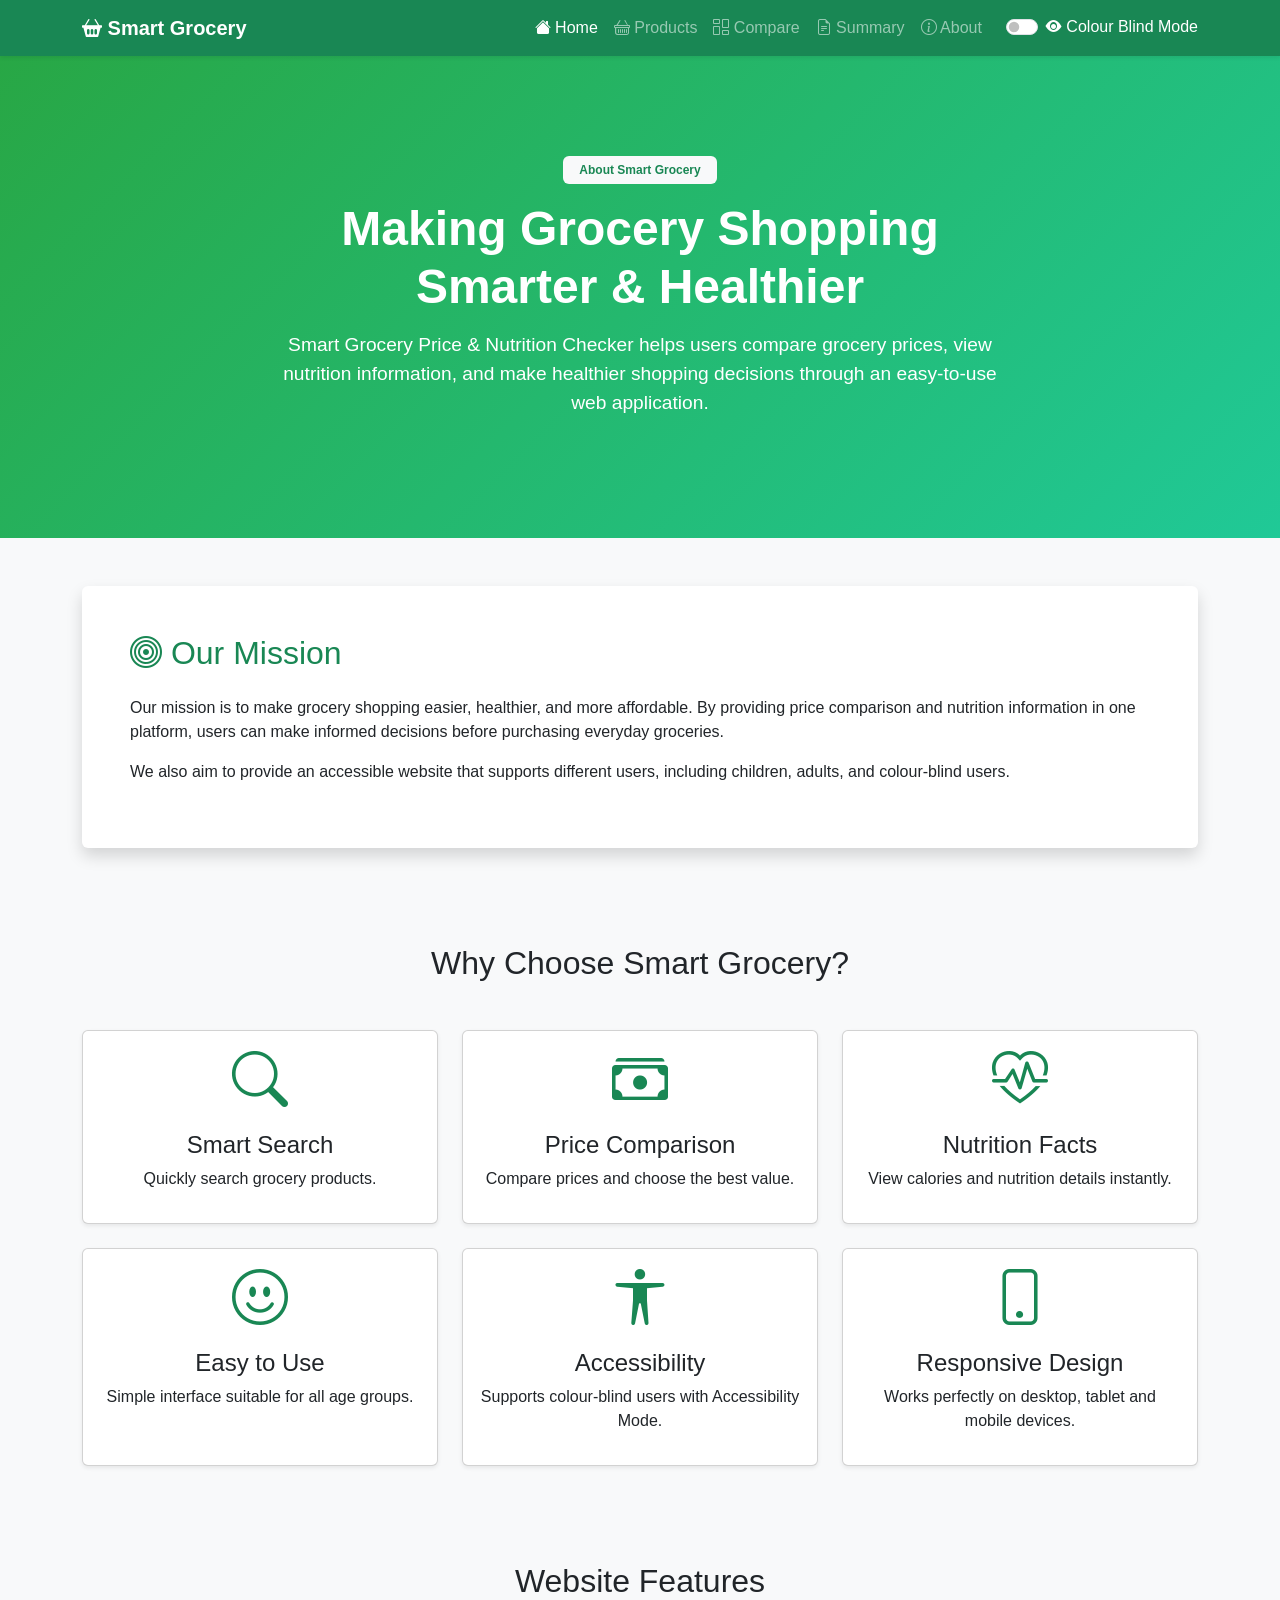
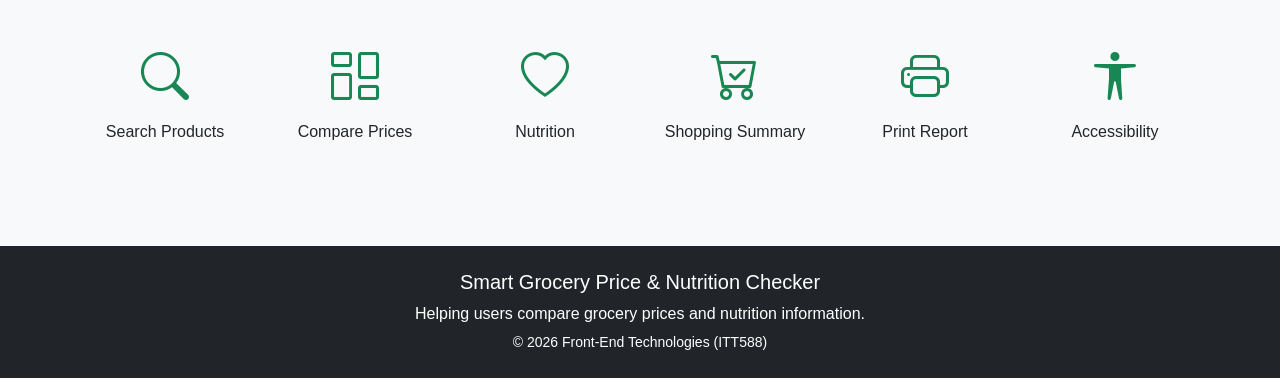
==== FENDPRJ/about.html @ 9e9bfd84 "aboutpage" ====
<!DOCTYPE html>
<html lang="en">

<head>

    <meta charset="UTF-8">
    <meta name="viewport" content="width=device-width, initial-scale=1">

    <title>About Us</title>

    <link href="https://cdn.jsdelivr.net/npm/bootstrap@5.3.7/dist/css/bootstrap.min.css" rel="stylesheet">

    <link rel="stylesheet" href="https://cdn.jsdelivr.net/npm/bootstrap-icons@1.13.1/font/bootstrap-icons.min.css">

    <link rel="stylesheet" href="css/style.css">
    <link rel="stylesheet" href="css/theme.css">
    <link rel="stylesheet" href="css/responsive.css">

</head>

<body>

    <div id="navbar"></div>

    <section class="hero">

        <div class="container">

            <div class="row justify-content-center">

                <div class="col-lg-8 text-center">

                    <span class="badge bg-light text-success mb-3 px-3 py-2">

                        About Smart Grocery

                    </span>

                    <h1 class="display-4 fw-bold">

                        Making Grocery Shopping
                        <br>
                        Smarter & Healthier

                    </h1>

                    <p class="lead mt-3">

                        Smart Grocery Price & Nutrition Checker helps users compare grocery prices,
                        view nutrition information, and make healthier shopping decisions through
                        an easy-to-use web application.

                    </p>

                </div>

            </div>

        </div>

    </section>

    <section class="py-5">

        <div class="container">

            <div class="card shadow border-0">

                <div class="card-body p-5">

                    <h2 class="text-success mb-4">

                        <i class="bi bi-bullseye"></i>

                        Our Mission

                    </h2>

                    <p>

                        Our mission is to make grocery shopping easier, healthier, and more affordable.
                        By providing price comparison and nutrition information in one platform,
                        users can make informed decisions before purchasing everyday groceries.

                    </p>

                    <p>

                        We also aim to provide an accessible website that supports different users,
                        including children, adults, and colour-blind users.

                    </p>

                </div>

            </div>

        </div>

    </section>

    <section class="py-5 bg-light">

        <div class="container">

            <h2 class="text-center mb-5">

                Why Choose Smart Grocery?

            </h2>

            <div class="row g-4">

                <div class="col-md-4">

                    <div class="card shadow-sm h-100">

                        <div class="card-body text-center">

                            <i class="bi bi-search display-4 text-success"></i>

                            <h4 class="mt-3">

                                Smart Search

                            </h4>

                            <p>

                                Quickly search grocery products.

                            </p>

                        </div>

                    </div>

                </div>

                <div class="col-md-4">

                    <div class="card shadow-sm h-100">

                        <div class="card-body text-center">

                            <i class="bi bi-cash-stack display-4 text-success"></i>

                            <h4 class="mt-3">

                                Price Comparison

                            </h4>

                            <p>

                                Compare prices and choose the best value.

                            </p>

                        </div>

                    </div>

                </div>

                <div class="col-md-4">

                    <div class="card shadow-sm h-100">

                        <div class="card-body text-center">

                            <i class="bi bi-heart-pulse display-4 text-success"></i>

                            <h4 class="mt-3">

                                Nutrition Facts

                            </h4>

                            <p>

                                View calories and nutrition details instantly.

                            </p>

                        </div>

                    </div>

                </div>

                <div class="col-md-4">

                    <div class="card shadow-sm h-100">

                        <div class="card-body text-center">

                            <i class="bi bi-emoji-smile display-4 text-success"></i>

                            <h4 class="mt-3">

                                Easy to Use

                            </h4>

                            <p>

                                Simple interface suitable for all age groups.

                            </p>

                        </div>

                    </div>

                </div>

                <div class="col-md-4">

                    <div class="card shadow-sm h-100">

                        <div class="card-body text-center">

                            <i class="bi bi-universal-access display-4 text-success"></i>

                            <h4 class="mt-3">

                                Accessibility

                            </h4>

                            <p>

                                Supports colour-blind users with Accessibility Mode.

                            </p>

                        </div>

                    </div>

                </div>

                <div class="col-md-4">

                    <div class="card shadow-sm h-100">

                        <div class="card-body text-center">

                            <i class="bi bi-phone display-4 text-success"></i>

                            <h4 class="mt-3">

                                Responsive Design

                            </h4>

                            <p>

                                Works perfectly on desktop, tablet and mobile devices.

                            </p>

                        </div>

                    </div>

                </div>

            </div>

        </div>

    </section>

    <section class="py-5">

        <div class="container">

            <h2 class="text-center mb-5">

                Website Features

            </h2>

            <div class="row text-center">

                <div class="col-md-2">

                    <i class="bi bi-search display-5 text-success"></i>

                    <h6 class="mt-3">

                        Search Products

                    </h6>

                </div>

                <div class="col-md-2">

                    <i class="bi bi-columns-gap display-5 text-success"></i>

                    <h6 class="mt-3">

                        Compare Prices

                    </h6>

                </div>

                <div class="col-md-2">

                    <i class="bi bi-heart display-5 text-success"></i>

                    <h6 class="mt-3">

                        Nutrition

                    </h6>

                </div>

                <div class="col-md-2">

                    <i class="bi bi-cart-check display-5 text-success"></i>

                    <h6 class="mt-3">

                        Shopping Summary

                    </h6>

                </div>

                <div class="col-md-2">

                    <i class="bi bi-printer display-5 text-success"></i>

                    <h6 class="mt-3">

                        Print Report

                    </h6>

                </div>

                <div class="col-md-2">

                    <i class="bi bi-universal-access display-5 text-success"></i>

                    <h6 class="mt-3">

                        Accessibility

                    </h6>

                </div>

            </div>

        </div>

    </section>

    <div id="footer"></div>

    <script src="https://cdn.jsdelivr.net/npm/bootstrap@5.3.7/dist/js/bootstrap.bundle.min.js"></script>

    <script src="js/api.js"></script>
    <script src="js/app.js"></script>
    <script src="js/theme.js"></script>

</body>

</html>
---- FENDPRJ/css/style.css ----
body{
    font-family: Arial, Helvetica, sans-serif;
    background:#f8f9fa;
}

.hero{
    background:linear-gradient(135deg,#28a745,#20c997);
    color:white;
    padding:100px 0;
}

.hero h1{
    font-size:3rem;
    font-weight:bold;
}

.hero p{
    font-size:1.2rem;
    margin:20px 0;
}

.product-card{
    border:none;
    border-radius:15px;
    transition:.3s;
    box-shadow:0 5px 15px rgba(0,0,0,.08);
}

.product-card:hover{
    transform:translateY(-8px);
}

.product-card img{
    height:220px;
    object-fit:contain;
    padding:20px;
}

.hero-image{

    max-width:400px;

}

.category-box{

    background:white;

    border-radius:15px;

    padding:25px;

    font-size:40px;

    transition:.3s;

    cursor:pointer;

    box-shadow:0 5px 15px rgba(0,0,0,.08);

}

.category-box:hover{

    background:#198754;

    color:white;

    transform:translateY(-8px);

}

.category-box h6{

    margin-top:10px;

}

.input-group{

    border-radius:50px;

    overflow:hidden;

}

.btn{

    border-radius:10px;

}

section{

    padding-top:60px;

    padding-bottom:60px;

}
---- FENDPRJ/css/theme.css ----
:root{
    --primary:#28a745;
    --secondary:#20c997;
}

/* ===============================
   Colour Blind Mode
=================================*/

body.colorblind{
    background:#ffffff;
    color:#000000;
}

/* Navbar */
body.colorblind .navbar{
    background:#003366 !important;
}

/* Hero Section */
body.colorblind .hero{
    background:#ffffff !important;
    color:#000 !important;
}

/* Section Backgrounds */
body.colorblind .bg-white,
body.colorblind section{
    background:#ffffff !important;
}

/* Headings */
body.colorblind h1,
body.colorblind h2,
body.colorblind h3,
body.colorblind h4,
body.colorblind h5,
body.colorblind h6{
    color:#000 !important;
}

/* Paragraphs */
body.colorblind p,
body.colorblind .lead{
    color:#000 !important;
}

/* Success Text */
body.colorblind .text-success{
    color:#003366 !important;
}

/* Buttons */
body.colorblind .btn-success{
    background:#003366 !important;
    border-color:#003366 !important;
    color:#ffffff !important;
}

body.colorblind .btn-light{
    background:#FFD400 !important;
    border-color:#FFD400 !important;
    color:#000000 !important;
}

/* Search Box */
body.colorblind .form-control{
    border:2px solid #003366;
}

/* Category Cards */
body.colorblind .category-box{
    background:#ffffff;
    border:3px solid #003366;
    color:#000;
}

/* Product Cards */
body.colorblind .card{
    background:#ffffff;
    border:3px solid #003366;
}

/* Badge */
body.colorblind .badge{
    background:#003366 !important;
    color:#ffffff !important;
}

/* Links */
body.colorblind a{
    color:#003366;
}

body.colorblind a:hover{
    color:#0056b3;
}

/* Footer */
body.colorblind footer{
    background:#003366;
    color:#ffffff;
}
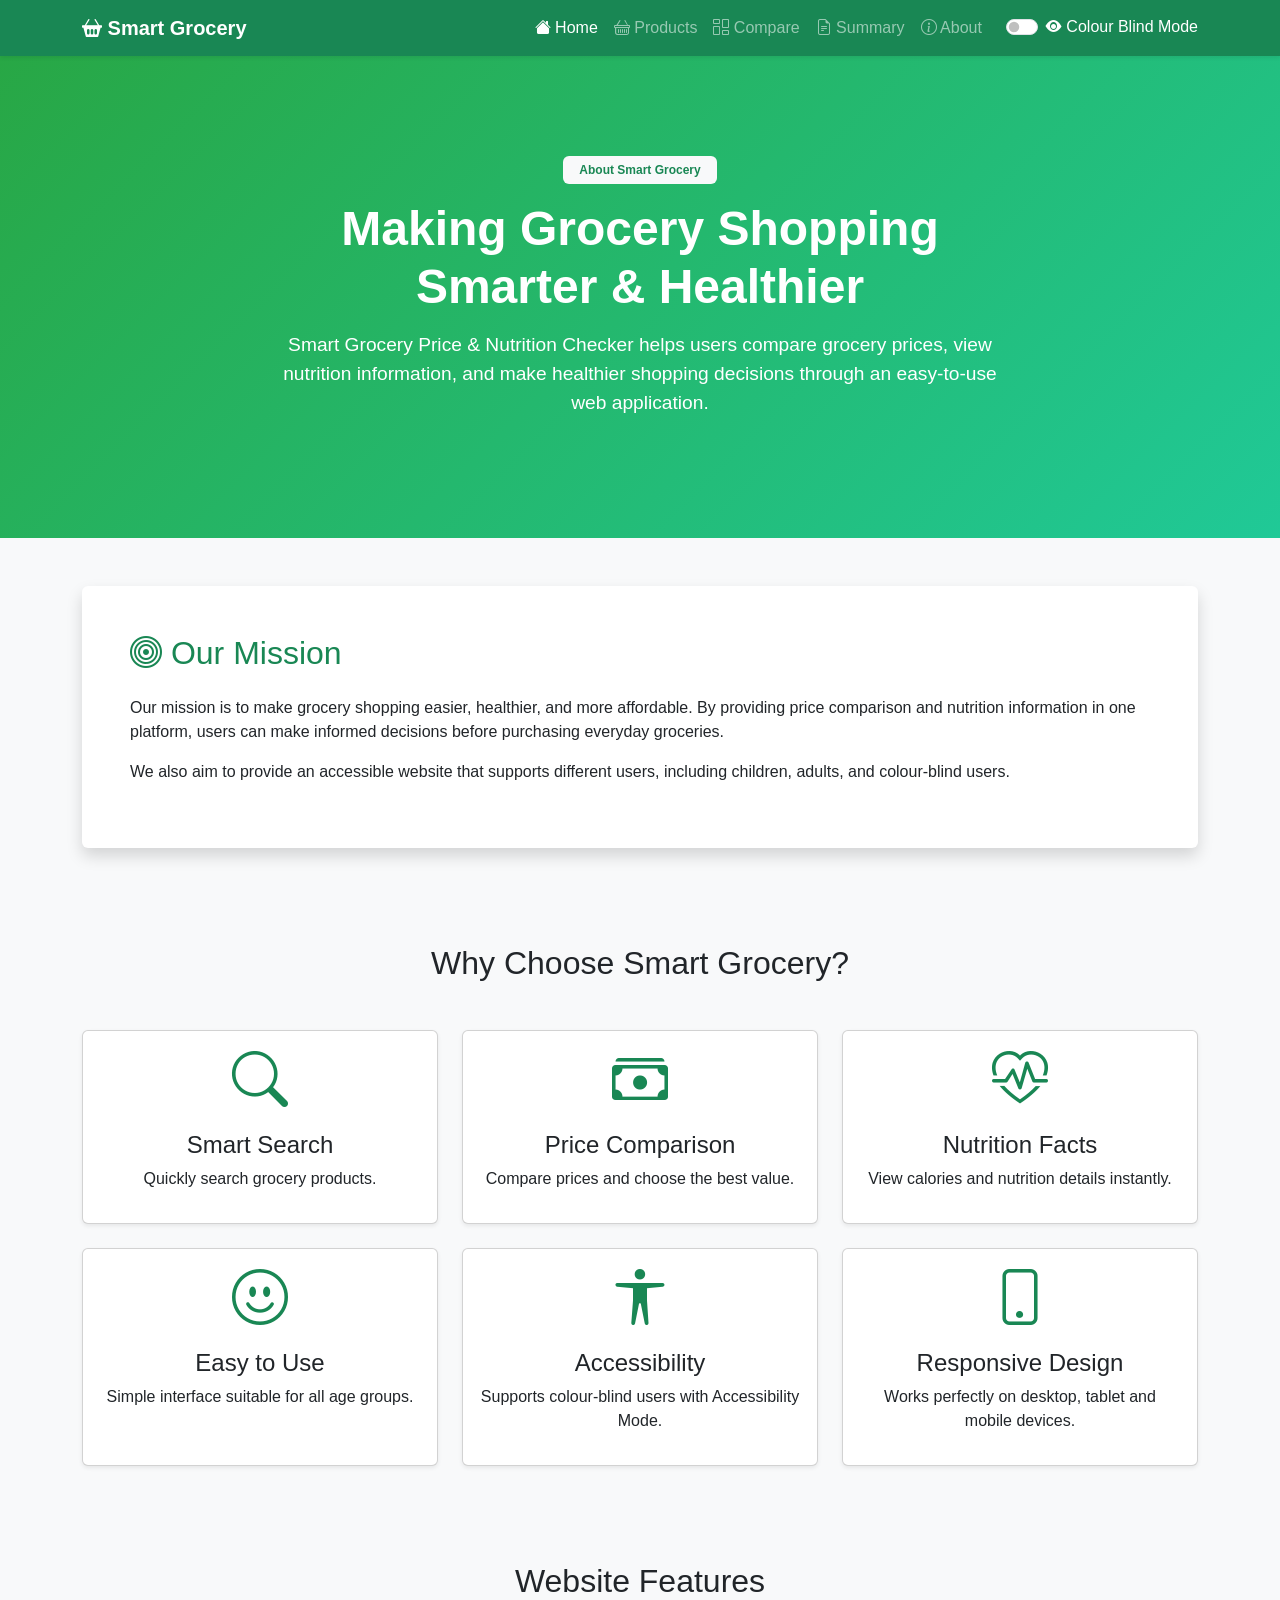
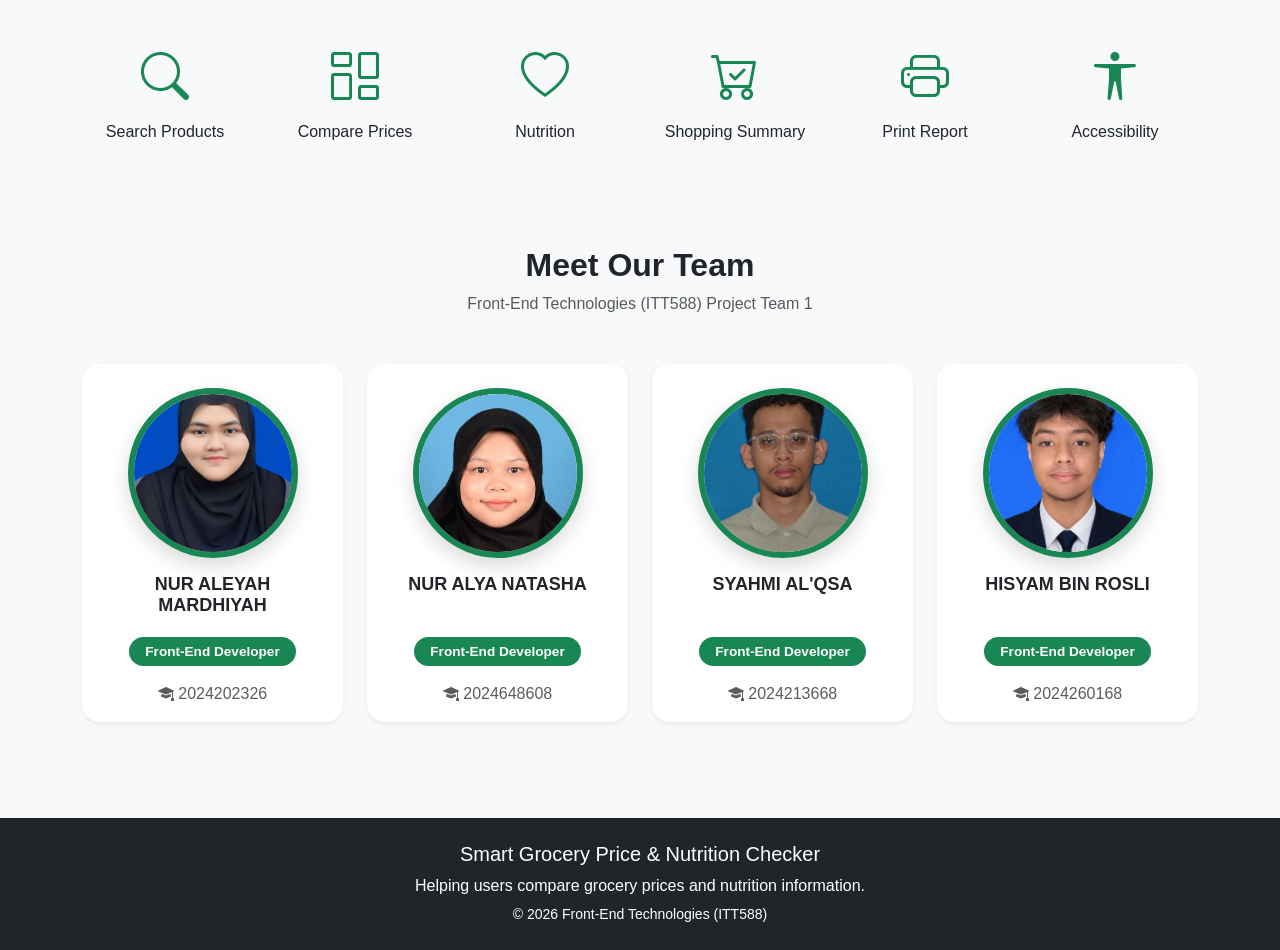
==== commit ce927ed1: "aboutus update" ====
--- a/FENDPRJ/about.html
+++ b/FENDPRJ/about.html
@@ -363,6 +363,132 @@
 
     </section>
 
+    <section class="container py-5">
+
+    <h2 class="text-center fw-bold mb-2">
+        Meet Our Team
+    </h2>
+
+    <p class="text-center text-muted mb-5">
+        Front-End Technologies (ITT588) Project Team 1
+    </p>
+
+    <div class="row g-4 justify-content-center">
+
+        <div class="col-lg-3 col-md-6">
+            <div class="card team-card shadow-sm border-0 text-center h-100">
+
+                <div class="pt-4">
+                    <img src="images/mars.jpeg" class="team-photo">
+                </div>
+
+                <div class="card-body">
+
+                    <h5 class="fw-bold">
+                        NUR ALEYAH MARDHIYAH
+                    </h5>
+
+                    <span class="badge bg-success mb-3">
+                        Front-End Developer
+                    </span>
+
+                    <p class="text-muted mb-0">
+                        <i class="bi bi-mortarboard-fill"></i>
+                        2024202326
+                    </p>
+
+                </div>
+
+            </div>
+        </div>
+
+        <div class="col-lg-3 col-md-6">
+            <div class="card team-card shadow-sm border-0 text-center h-100">
+
+                <div class="pt-4">
+                    <img src="images/alya.jpeg" class="team-photo">
+                </div>
+
+                <div class="card-body">
+
+                    <h5 class="fw-bold">
+                        NUR ALYA NATASHA
+                    </h5>
+
+                    <span class="badge bg-success mb-3">
+                        Front-End Developer
+                    </span>
+
+                    <p class="text-muted mb-0">
+                        <i class="bi bi-mortarboard-fill"></i>
+                        2024648608
+                    </p>
+
+                </div>
+
+            </div>
+        </div>
+
+        <div class="col-lg-3 col-md-6">
+            <div class="card team-card shadow-sm border-0 text-center h-100">
+
+                <div class="pt-4">
+                    <img src="images/syahmi.jpeg" class="team-photo">
+                </div>
+
+                <div class="card-body">
+
+                    <h5 class="fw-bold">
+                        SYAHMI AL'QSA
+                    </h5>
+
+                    <span class="badge bg-success mb-3">
+                        Front-End Developer
+                    </span>
+
+                    <p class="text-muted mb-0">
+                        <i class="bi bi-mortarboard-fill"></i>
+                        2024213668
+                    </p>
+
+                </div>
+
+            </div>
+        </div>
+
+        <div class="col-lg-3 col-md-6">
+            <div class="card team-card shadow-sm border-0 text-center h-100">
+
+                <div class="pt-4">
+                    <img src="images/hisyam.jpeg" class="team-photo">
+                </div>
+
+                <div class="card-body">
+
+                    <h5 class="fw-bold">
+                        HISYAM BIN ROSLI
+                    </h5>
+
+                    <span class="badge bg-success mb-3">
+                        Front-End Developer
+                    </span>
+
+                    <p class="text-muted mb-0">
+                        <i class="bi bi-mortarboard-fill"></i>
+                        2024260168
+                    </p>
+
+                </div>
+
+            </div>
+        </div>
+
+    </div>
+
+</section>
+
+
+
     <div id="footer"></div>
 
     <script src="https://cdn.jsdelivr.net/npm/bootstrap@5.3.7/dist/js/bootstrap.bundle.min.js"></script>
--- a/FENDPRJ/css/style.css
+++ b/FENDPRJ/css/style.css
@@ -96,4 +96,35 @@
 
     padding-bottom:60px;
 
+}
+
+.team-card{
+    border-radius:18px;
+    transition:.3s;
+    overflow:hidden;
+}
+
+.team-card:hover{
+    transform:translateY(-8px);
+    box-shadow:0 15px 35px rgba(0,0,0,.15)!important;
+}
+
+.team-photo{
+    width:170px;
+    height:170px;
+    object-fit:cover;
+    border-radius:50%;
+    border:6px solid #198754;
+    box-shadow:0 8px 20px rgba(0,0,0,.15);
+}
+
+.team-card h5{
+    min-height:55px;
+    font-size:18px;
+}
+
+.team-card .badge{
+    font-size:.85rem;
+    padding:8px 16px;
+    border-radius:20px;
 }
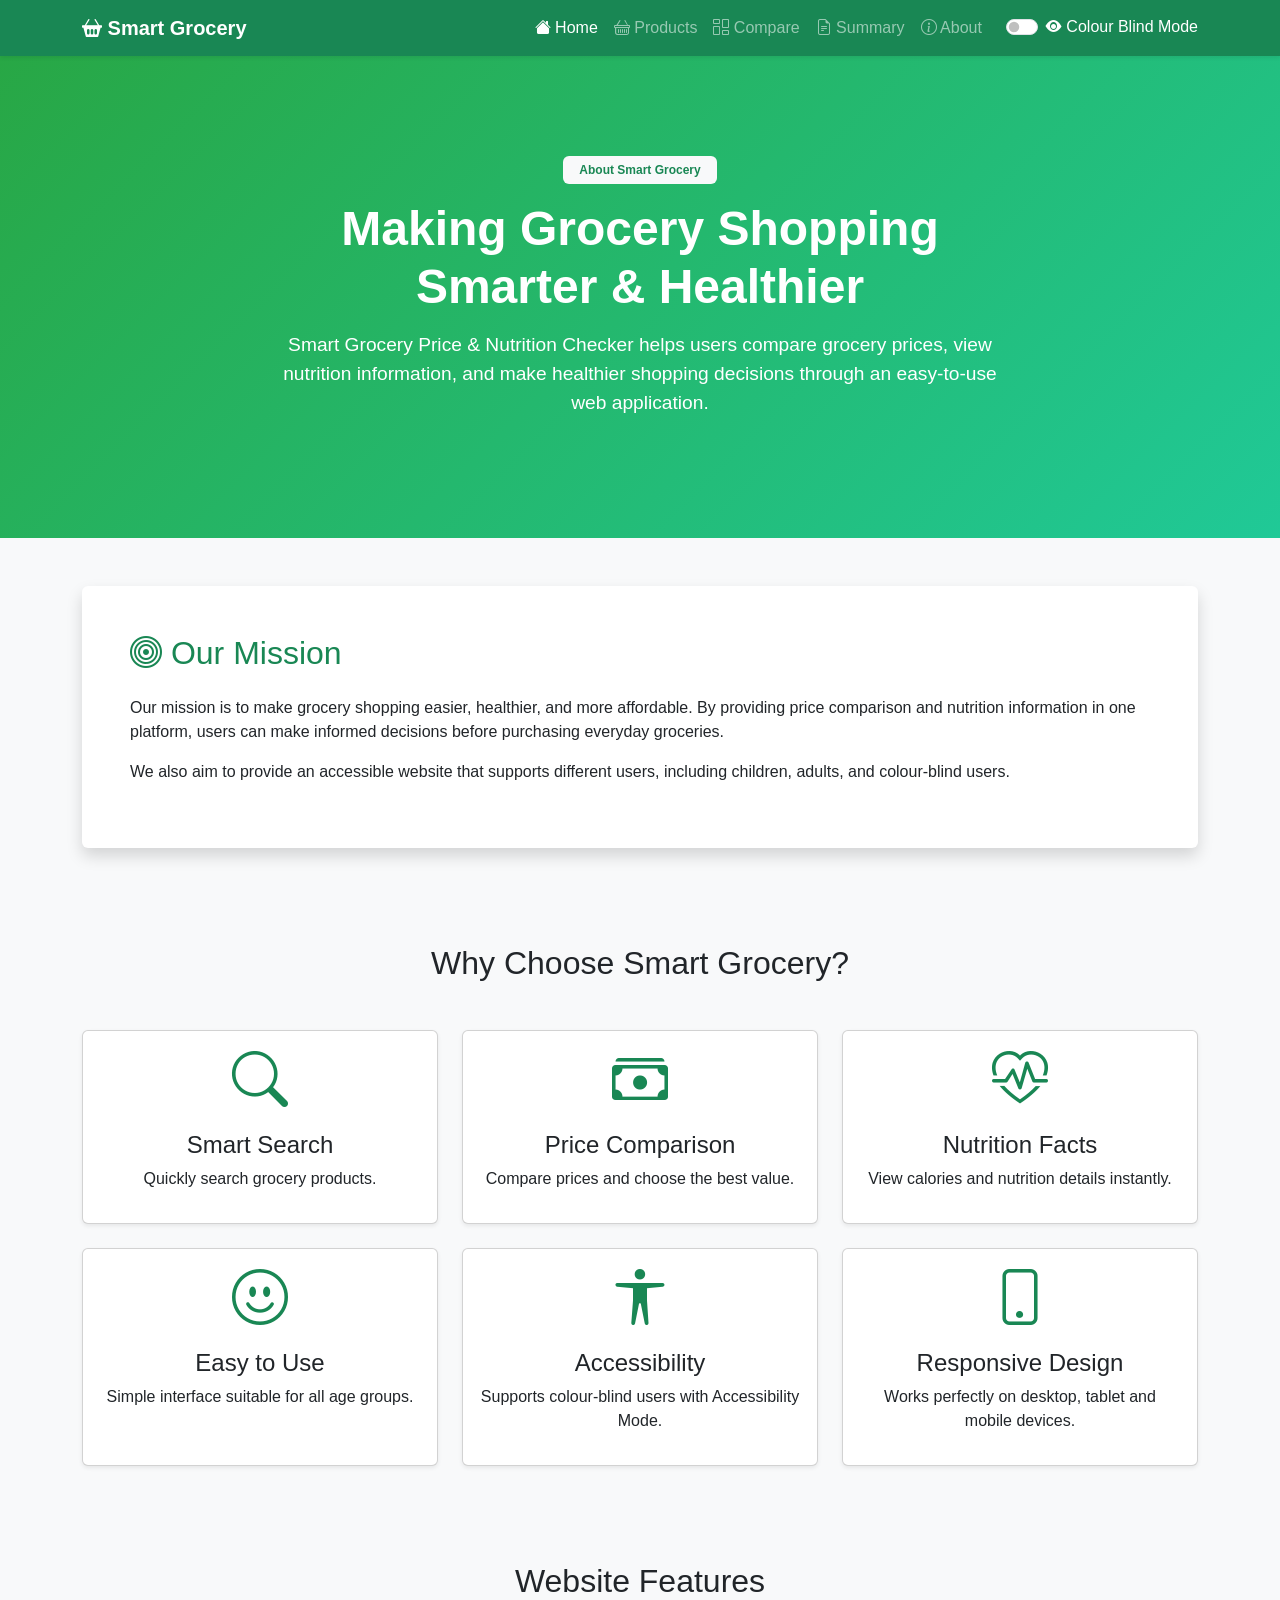
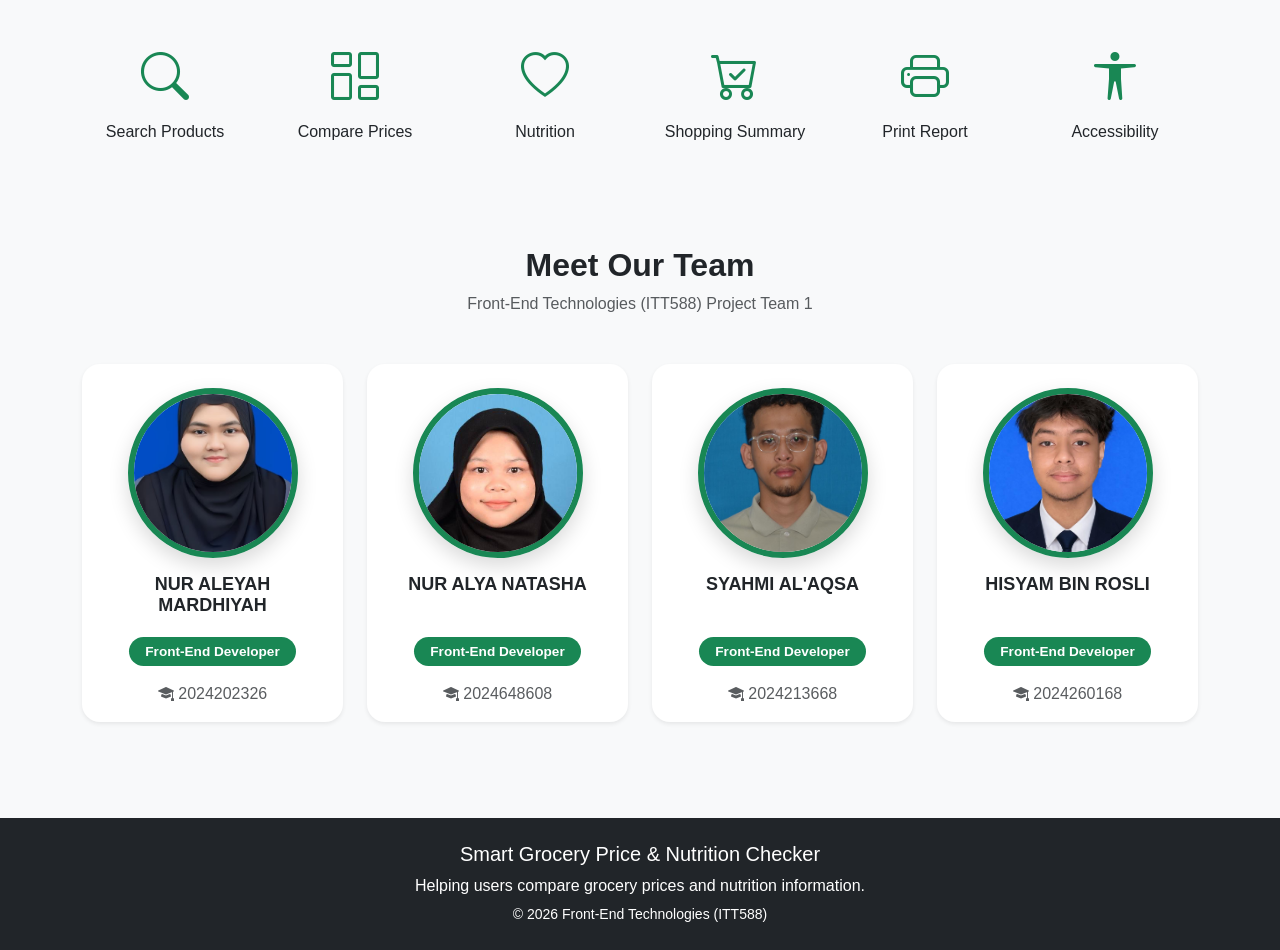
==== commit 6a11c358: "about name change" ====
--- a/FENDPRJ/about.html
+++ b/FENDPRJ/about.html
@@ -439,7 +439,7 @@
                 <div class="card-body">
 
                     <h5 class="fw-bold">
-                        SYAHMI AL'QSA
+                        SYAHMI AL'AQSA
                     </h5>
 
                     <span class="badge bg-success mb-3">
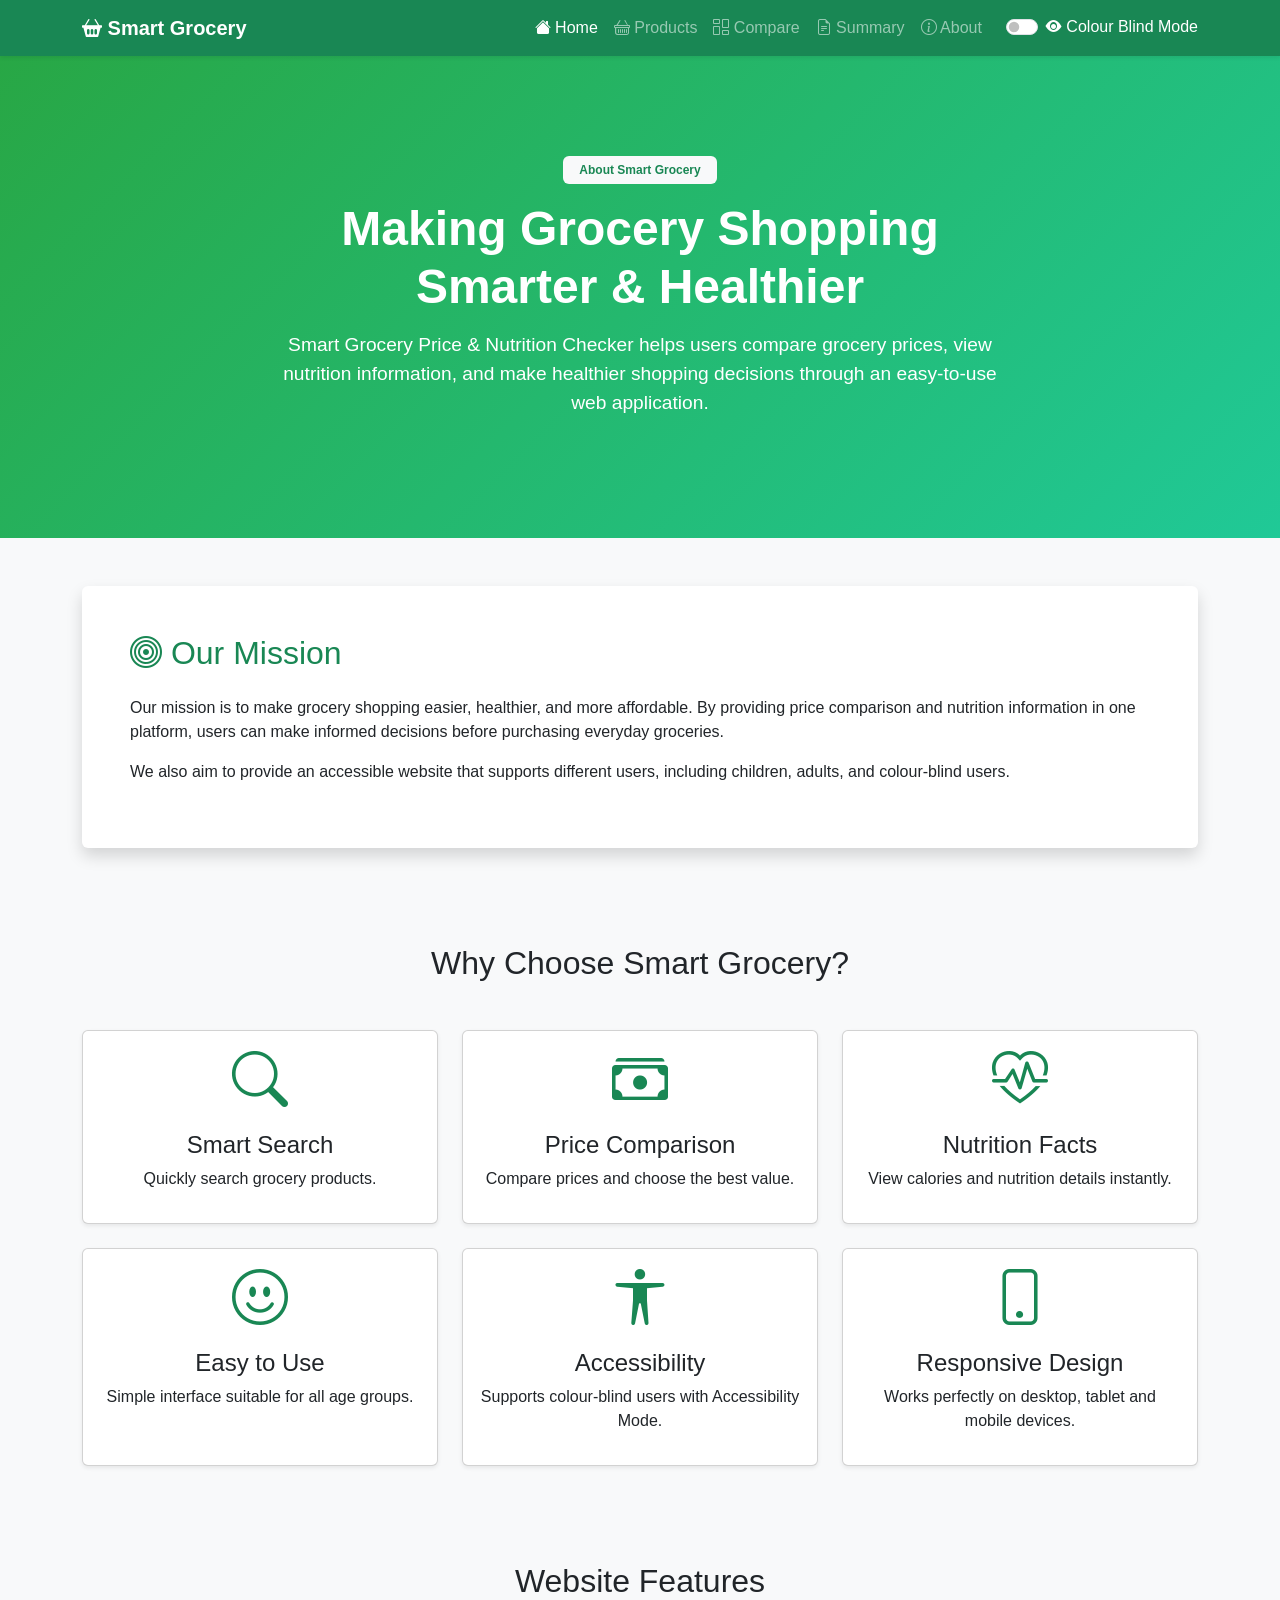
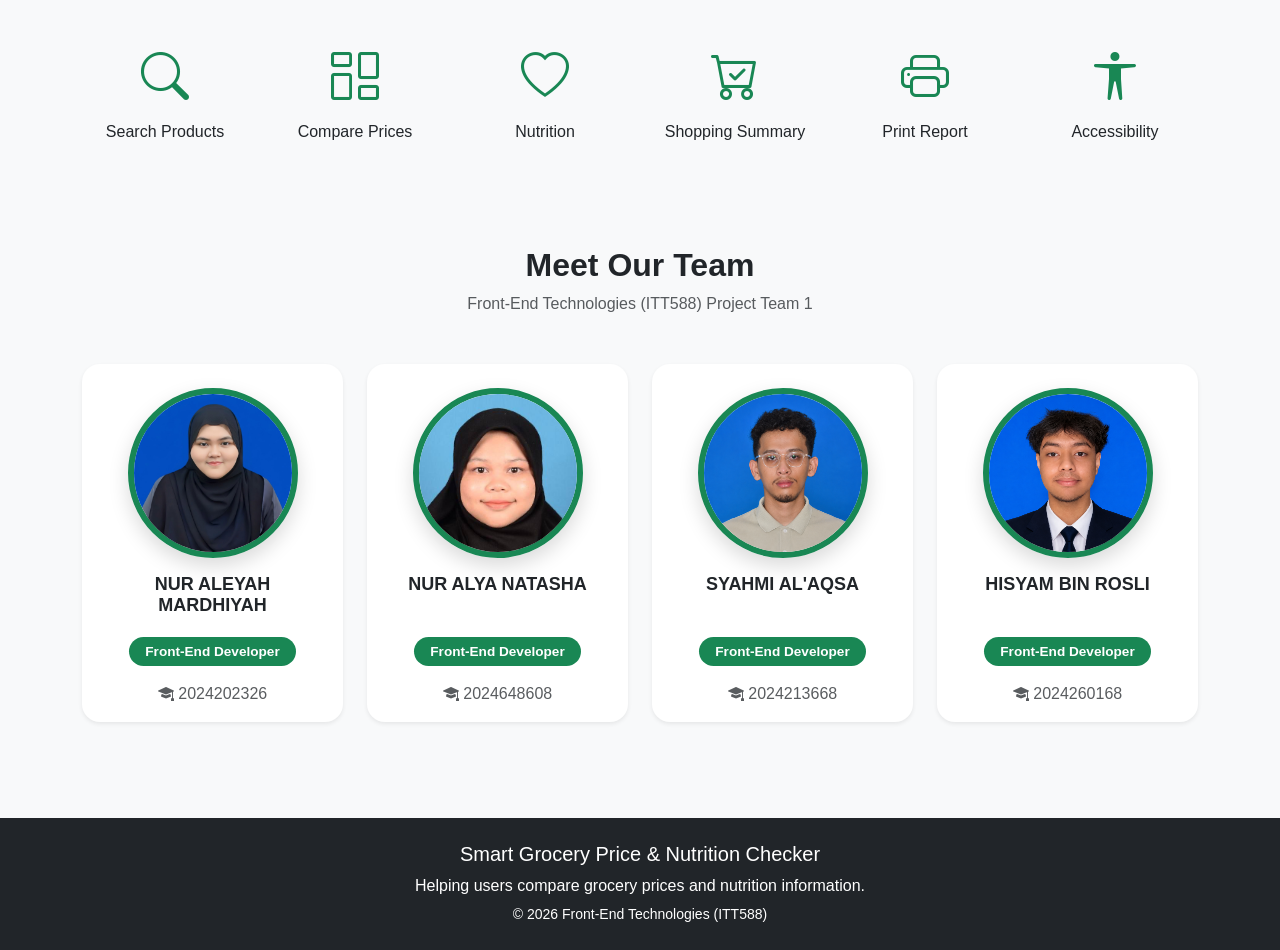
==== commit ad910cc9: "about image update" ====
--- a/FENDPRJ/about.html
+++ b/FENDPRJ/about.html
@@ -379,7 +379,7 @@
             <div class="card team-card shadow-sm border-0 text-center h-100">
 
                 <div class="pt-4">
-                    <img src="images/mars.jpeg" class="team-photo">
+                    <img src="images/mars2.jpeg" class="team-photo">
                 </div>
 
                 <div class="card-body">
@@ -433,7 +433,7 @@
             <div class="card team-card shadow-sm border-0 text-center h-100">
 
                 <div class="pt-4">
-                    <img src="images/syahmi.jpeg" class="team-photo">
+                    <img src="images/syahmi2.png" class="team-photo">
                 </div>
 
                 <div class="card-body">
@@ -460,7 +460,7 @@
             <div class="card team-card shadow-sm border-0 text-center h-100">
 
                 <div class="pt-4">
-                    <img src="images/hisyam.jpeg" class="team-photo">
+                    <img src="images/hisyam2.png" class="team-photo">
                 </div>
 
                 <div class="card-body">
